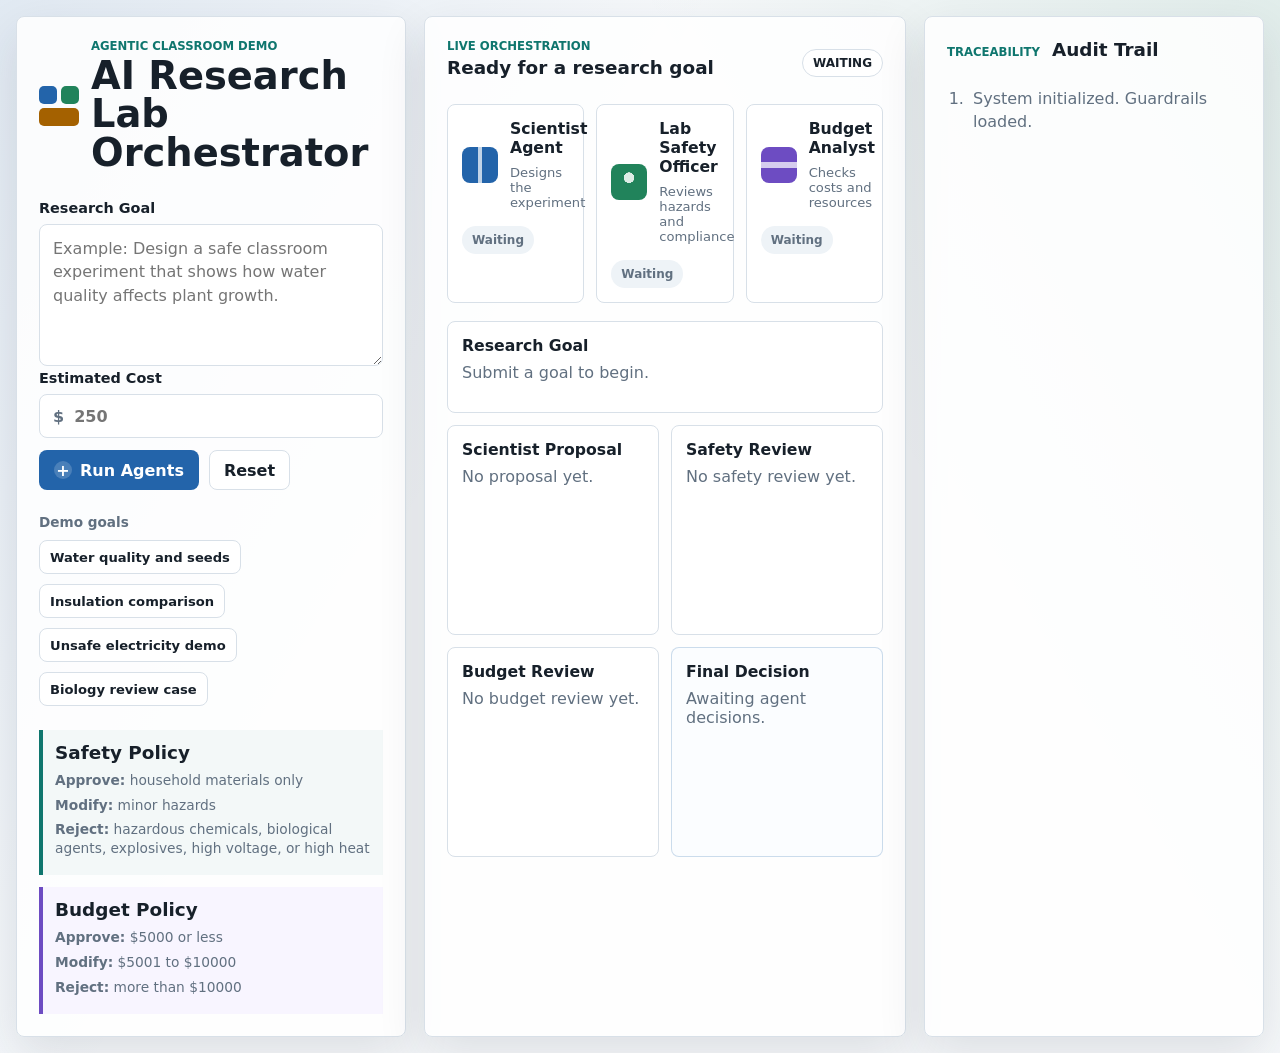
==== index.html @ 769a1669 "Create AI research lab orchestrator demo" ====
<!doctype html>
<html lang="en">
  <head>
    <meta charset="utf-8">
    <meta name="viewport" content="width=device-width, initial-scale=1">
    <title>AI Research Lab Orchestrator</title>
    <link rel="stylesheet" href="styles.css">
  </head>
  <body>
    <main class="app-shell">
      <section class="control-panel" aria-label="Research goal controls">
        <div class="brand-row">
          <div class="brand-mark" aria-hidden="true">
            <span></span>
            <span></span>
            <span></span>
          </div>
          <div>
            <p class="eyebrow">Agentic classroom demo</p>
            <h1>AI Research Lab Orchestrator</h1>
          </div>
        </div>

        <form id="goalForm" class="goal-form">
          <label for="researchGoal">Research Goal</label>
          <textarea id="researchGoal" name="researchGoal" rows="5" placeholder="Example: Design a safe classroom experiment that shows how water quality affects plant growth."></textarea>

          <label for="estimatedCost">Estimated Cost</label>
          <div class="cost-input-row">
            <span aria-hidden="true">$</span>
            <input id="estimatedCost" name="estimatedCost" type="number" min="0" step="1" placeholder="250">
          </div>

          <div class="button-row">
            <button type="submit" class="primary-button">
              <span class="button-icon" aria-hidden="true">+</span>
              Run Agents
            </button>
            <button type="button" id="resetButton" class="ghost-button">
              Reset
            </button>
          </div>
        </form>

        <div class="quick-start" aria-label="Demo examples">
          <p>Demo goals</p>
          <div class="chip-row">
            <button type="button" class="chip" data-cost="42" data-goal="Design a safe classroom experiment that shows how water quality affects radish seed growth.">Water quality and seeds</button>
            <button type="button" class="chip" data-cost="65" data-goal="Explore whether different insulating materials keep a cup of warm water at a stable temperature.">Insulation comparison</button>
            <button type="button" class="chip" data-cost="1200" data-goal="Test whether a high-voltage power supply can create visible arcs for a chemistry demonstration.">Unsafe electricity demo</button>
            <button type="button" class="chip" data-cost="85" data-goal="Compare growth rates of yeast cultures using different sugar sources.">Biology review case</button>
          </div>
        </div>

        <div class="policy-grid">
          <article>
            <h2>Safety Policy</h2>
            <p><strong>Approve:</strong> household materials only</p>
            <p><strong>Modify:</strong> minor hazards</p>
            <p><strong>Reject:</strong> hazardous chemicals, biological agents, explosives, high voltage, or high heat</p>
          </article>
          <article>
            <h2>Budget Policy</h2>
            <p><strong>Approve:</strong> $5000 or less</p>
            <p><strong>Modify:</strong> $5001 to $10000</p>
            <p><strong>Reject:</strong> more than $10000</p>
          </article>
        </div>
      </section>

      <section class="workspace" aria-live="polite">
        <div class="topline">
          <div>
            <p class="eyebrow">Live orchestration</p>
            <h2 id="decisionTitle">Ready for a research goal</h2>
          </div>
          <span id="decisionBadge" class="decision-badge neutral">WAITING</span>
        </div>

        <div class="agent-lane" aria-label="Agent workflow">
          <article class="agent-card idle" id="scientistCard">
            <div class="agent-heading">
              <div class="agent-icon scientist" aria-hidden="true"></div>
              <div>
                <h3>Scientist Agent</h3>
                <p>Designs the experiment</p>
              </div>
            </div>
            <span class="status-pill">Waiting</span>
          </article>

          <article class="agent-card idle" id="safetyCard">
            <div class="agent-heading">
              <div class="agent-icon safety" aria-hidden="true"></div>
              <div>
                <h3>Lab Safety Officer</h3>
                <p>Reviews hazards and compliance</p>
              </div>
            </div>
            <span class="status-pill">Waiting</span>
          </article>

          <article class="agent-card idle" id="budgetCard">
            <div class="agent-heading">
              <div class="agent-icon budget" aria-hidden="true"></div>
              <div>
                <h3>Budget Analyst</h3>
                <p>Checks costs and resources</p>
              </div>
            </div>
            <span class="status-pill">Waiting</span>
          </article>
        </div>

        <div class="output-grid">
          <article class="output-panel wide">
            <h3>Research Goal</h3>
            <p id="goalOutput" class="placeholder">Submit a goal to begin.</p>
          </article>

          <article class="output-panel">
            <h3>Scientist Proposal</h3>
            <div id="proposalOutput" class="placeholder">No proposal yet.</div>
          </article>

          <article class="output-panel">
            <h3>Safety Review</h3>
            <div id="safetyOutput" class="placeholder">No safety review yet.</div>
          </article>

          <article class="output-panel">
            <h3>Budget Review</h3>
            <div id="budgetOutput" class="placeholder">No budget review yet.</div>
          </article>

          <article class="output-panel decision-panel">
            <h3>Final Decision</h3>
            <div id="decisionOutput" class="placeholder">Awaiting agent decisions.</div>
          </article>
        </div>
      </section>

      <aside class="audit-panel" aria-label="Audit trail">
        <div class="audit-heading">
          <p class="eyebrow">Traceability</p>
          <h2>Audit Trail</h2>
        </div>
        <ol id="auditTrail" class="audit-list">
          <li>System initialized. Guardrails loaded.</li>
        </ol>
      </aside>
    </main>

    <script src="app.js"></script>
  </body>
</html>
---- styles.css ----
:root {
  color-scheme: light;
  --ink: #17202a;
  --muted: #617080;
  --line: #d8e0e8;
  --paper: #f7f9fb;
  --panel: #ffffff;
  --blue: #2364aa;
  --green: #21835b;
  --amber: #a46100;
  --red: #ba2d36;
  --teal: #0f766e;
  --violet: #6d4cc2;
  --shadow: 0 18px 48px rgba(31, 44, 59, 0.12);
}

* {
  box-sizing: border-box;
}

body {
  margin: 0;
  min-height: 100vh;
  background:
    linear-gradient(120deg, rgba(35, 100, 170, 0.10), transparent 38%),
    linear-gradient(240deg, rgba(33, 131, 91, 0.10), transparent 34%),
    var(--paper);
  color: var(--ink);
  font-family: Inter, ui-sans-serif, system-ui, -apple-system, BlinkMacSystemFont, "Segoe UI", sans-serif;
}

button,
input,
textarea {
  font: inherit;
}

button {
  cursor: pointer;
}

.app-shell {
  display: grid;
  grid-template-columns: minmax(310px, 390px) minmax(0, 1fr) minmax(280px, 340px);
  gap: 18px;
  width: min(1480px, calc(100vw - 32px));
  min-height: calc(100vh - 32px);
  margin: 16px auto;
}

.control-panel,
.workspace,
.audit-panel {
  border: 1px solid var(--line);
  background: rgba(255, 255, 255, 0.86);
  box-shadow: var(--shadow);
}

.control-panel,
.audit-panel {
  border-radius: 8px;
  padding: 22px;
}

.workspace {
  border-radius: 8px;
  padding: 22px;
  overflow: hidden;
}

.brand-row,
.topline,
.audit-heading,
.agent-heading {
  display: flex;
  align-items: center;
  gap: 12px;
}

.topline {
  justify-content: space-between;
  gap: 16px;
  margin-bottom: 18px;
}

.brand-mark {
  display: grid;
  grid-template-columns: repeat(2, 18px);
  grid-template-rows: repeat(2, 18px);
  gap: 4px;
  flex: 0 0 auto;
}

.brand-mark span {
  border-radius: 5px;
  background: var(--blue);
}

.brand-mark span:nth-child(2) {
  background: var(--green);
}

.brand-mark span:nth-child(3) {
  grid-column: 1 / 3;
  background: var(--amber);
}

.eyebrow {
  margin: 0 0 4px;
  color: var(--teal);
  font-size: 0.73rem;
  font-weight: 800;
  letter-spacing: 0;
  text-transform: uppercase;
}

h1,
h2,
h3,
p {
  margin-top: 0;
}

h1 {
  margin-bottom: 0;
  font-size: clamp(1.75rem, 3vw, 2.45rem);
  line-height: 1;
}

h2 {
  margin-bottom: 8px;
  font-size: 1.15rem;
}

h3 {
  margin-bottom: 8px;
  font-size: 0.98rem;
}

.goal-form {
  margin-top: 28px;
}

label {
  display: block;
  margin-bottom: 8px;
  font-size: 0.9rem;
  font-weight: 800;
}

textarea {
  width: 100%;
  min-height: 132px;
  resize: vertical;
  border: 1px solid var(--line);
  border-radius: 8px;
  padding: 12px 13px;
  color: var(--ink);
  background: #fff;
  line-height: 1.45;
  outline: none;
}

input {
  width: 100%;
  border: 0;
  outline: 0;
  color: var(--ink);
  background: transparent;
}

textarea:focus,
.cost-input-row:focus-within {
  border-color: var(--blue);
  box-shadow: 0 0 0 4px rgba(35, 100, 170, 0.14);
}

.cost-input-row {
  display: flex;
  align-items: center;
  gap: 8px;
  width: 100%;
  min-height: 44px;
  margin-bottom: 12px;
  border: 1px solid var(--line);
  border-radius: 8px;
  padding: 0 13px;
  background: #fff;
  color: var(--muted);
  font-weight: 800;
}

.button-row,
.chip-row {
  display: flex;
  flex-wrap: wrap;
  gap: 10px;
}

.button-row {
  margin-top: 12px;
}

.primary-button,
.ghost-button,
.chip {
  min-height: 40px;
  border-radius: 8px;
  border: 1px solid transparent;
  padding: 0 14px;
  font-weight: 800;
}

.primary-button {
  display: inline-flex;
  align-items: center;
  gap: 8px;
  background: var(--blue);
  color: #fff;
}

.button-icon {
  display: inline-grid;
  place-items: center;
  width: 18px;
  height: 18px;
  border-radius: 50%;
  background: rgba(255, 255, 255, 0.18);
}

.ghost-button,
.chip {
  border-color: var(--line);
  background: #fff;
  color: var(--ink);
}

.quick-start {
  margin-top: 24px;
}

.quick-start > p {
  margin-bottom: 10px;
  color: var(--muted);
  font-size: 0.85rem;
  font-weight: 800;
}

.chip {
  min-height: 34px;
  padding-inline: 10px;
  font-size: 0.82rem;
  text-align: left;
}

.policy-grid {
  display: grid;
  gap: 12px;
  margin-top: 24px;
}

.policy-grid article {
  border-left: 4px solid var(--teal);
  padding: 12px;
  background: #f3f8f8;
}

.policy-grid article:nth-child(2) {
  border-left-color: var(--violet);
  background: #f8f5ff;
}

.policy-grid p {
  margin-bottom: 6px;
  color: var(--muted);
  font-size: 0.86rem;
  line-height: 1.35;
}

.decision-badge,
.status-pill {
  display: inline-flex;
  align-items: center;
  justify-content: center;
  min-height: 28px;
  border-radius: 999px;
  padding: 0 10px;
  font-size: 0.75rem;
  font-weight: 900;
  white-space: nowrap;
}

.decision-badge {
  border: 1px solid var(--line);
  background: #fff;
}

.decision-badge.approved {
  border-color: rgba(33, 131, 91, 0.28);
  background: rgba(33, 131, 91, 0.12);
  color: var(--green);
}

.decision-badge.modify,
.decision-badge.human {
  border-color: rgba(164, 97, 0, 0.28);
  background: rgba(164, 97, 0, 0.13);
  color: var(--amber);
}

.decision-badge.rejected {
  border-color: rgba(186, 45, 54, 0.28);
  background: rgba(186, 45, 54, 0.12);
  color: var(--red);
}

.agent-lane {
  display: grid;
  grid-template-columns: repeat(3, minmax(0, 1fr));
  gap: 12px;
  margin-bottom: 18px;
}

.agent-card {
  min-height: 132px;
  border: 1px solid var(--line);
  border-radius: 8px;
  padding: 14px;
  background: #fff;
  transition: transform 180ms ease, border-color 180ms ease, box-shadow 180ms ease;
}

.agent-card p {
  margin: 0;
  color: var(--muted);
  font-size: 0.82rem;
}

.agent-icon {
  width: 36px;
  height: 36px;
  border-radius: 8px;
  flex: 0 0 auto;
  background:
    linear-gradient(90deg, transparent 45%, rgba(255,255,255,0.72) 45% 55%, transparent 55%),
    var(--blue);
}

.agent-icon.safety {
  background:
    radial-gradient(circle at 50% 38%, rgba(255,255,255,0.85) 0 18%, transparent 19%),
    var(--green);
}

.agent-icon.budget {
  background:
    linear-gradient(0deg, transparent 43%, rgba(255,255,255,0.72) 43% 57%, transparent 57%),
    var(--violet);
}

.agent-card .status-pill {
  margin-top: 16px;
  background: #eef3f7;
  color: var(--muted);
}

.agent-card.active {
  transform: translateY(-2px);
  border-color: rgba(35, 100, 170, 0.42);
  box-shadow: 0 12px 28px rgba(35, 100, 170, 0.13);
}

.agent-card.active .status-pill {
  background: rgba(35, 100, 170, 0.12);
  color: var(--blue);
}

.agent-card.done .status-pill {
  background: rgba(33, 131, 91, 0.12);
  color: var(--green);
}

.agent-card.warning .status-pill {
  background: rgba(164, 97, 0, 0.13);
  color: var(--amber);
}

.agent-card.danger .status-pill {
  background: rgba(186, 45, 54, 0.12);
  color: var(--red);
}

.output-grid {
  display: grid;
  grid-template-columns: repeat(2, minmax(0, 1fr));
  gap: 12px;
}

.output-panel {
  min-height: 210px;
  border: 1px solid var(--line);
  border-radius: 8px;
  padding: 14px;
  background: #fff;
}

.output-panel.wide {
  grid-column: 1 / -1;
  min-height: auto;
}

.decision-panel {
  border-color: rgba(35, 100, 170, 0.22);
  background: #fbfdff;
}

.placeholder {
  color: var(--muted);
}

.detail-list {
  display: grid;
  gap: 10px;
  margin: 0;
}

.detail-list div {
  display: grid;
  gap: 2px;
}

.detail-list dt {
  color: var(--muted);
  font-size: 0.75rem;
  font-weight: 900;
  text-transform: uppercase;
}

.detail-list dd {
  margin: 0;
  line-height: 1.4;
}

.review-box {
  display: grid;
  gap: 12px;
}

.review-decision {
  width: fit-content;
  border-radius: 8px;
  padding: 7px 9px;
  font-size: 0.78rem;
  font-weight: 900;
}

.review-decision.approve {
  background: rgba(33, 131, 91, 0.12);
  color: var(--green);
}

.review-decision.modify {
  background: rgba(164, 97, 0, 0.13);
  color: var(--amber);
}

.review-decision.reject {
  background: rgba(186, 45, 54, 0.12);
  color: var(--red);
}

.audit-panel {
  overflow: auto;
}

.audit-list {
  display: grid;
  gap: 12px;
  margin: 20px 0 0;
  padding-left: 22px;
}

.audit-list li {
  padding-left: 4px;
  color: var(--muted);
  line-height: 1.42;
}

@media (max-width: 1180px) {
  .app-shell {
    grid-template-columns: minmax(300px, 380px) minmax(0, 1fr);
  }

  .audit-panel {
    grid-column: 1 / -1;
  }
}

@media (max-width: 840px) {
  .app-shell,
  .agent-lane,
  .output-grid {
    grid-template-columns: 1fr;
  }

  .app-shell {
    width: min(100vw - 20px, 720px);
    margin-block: 10px;
  }

  .topline {
    align-items: flex-start;
    flex-direction: column;
  }
}
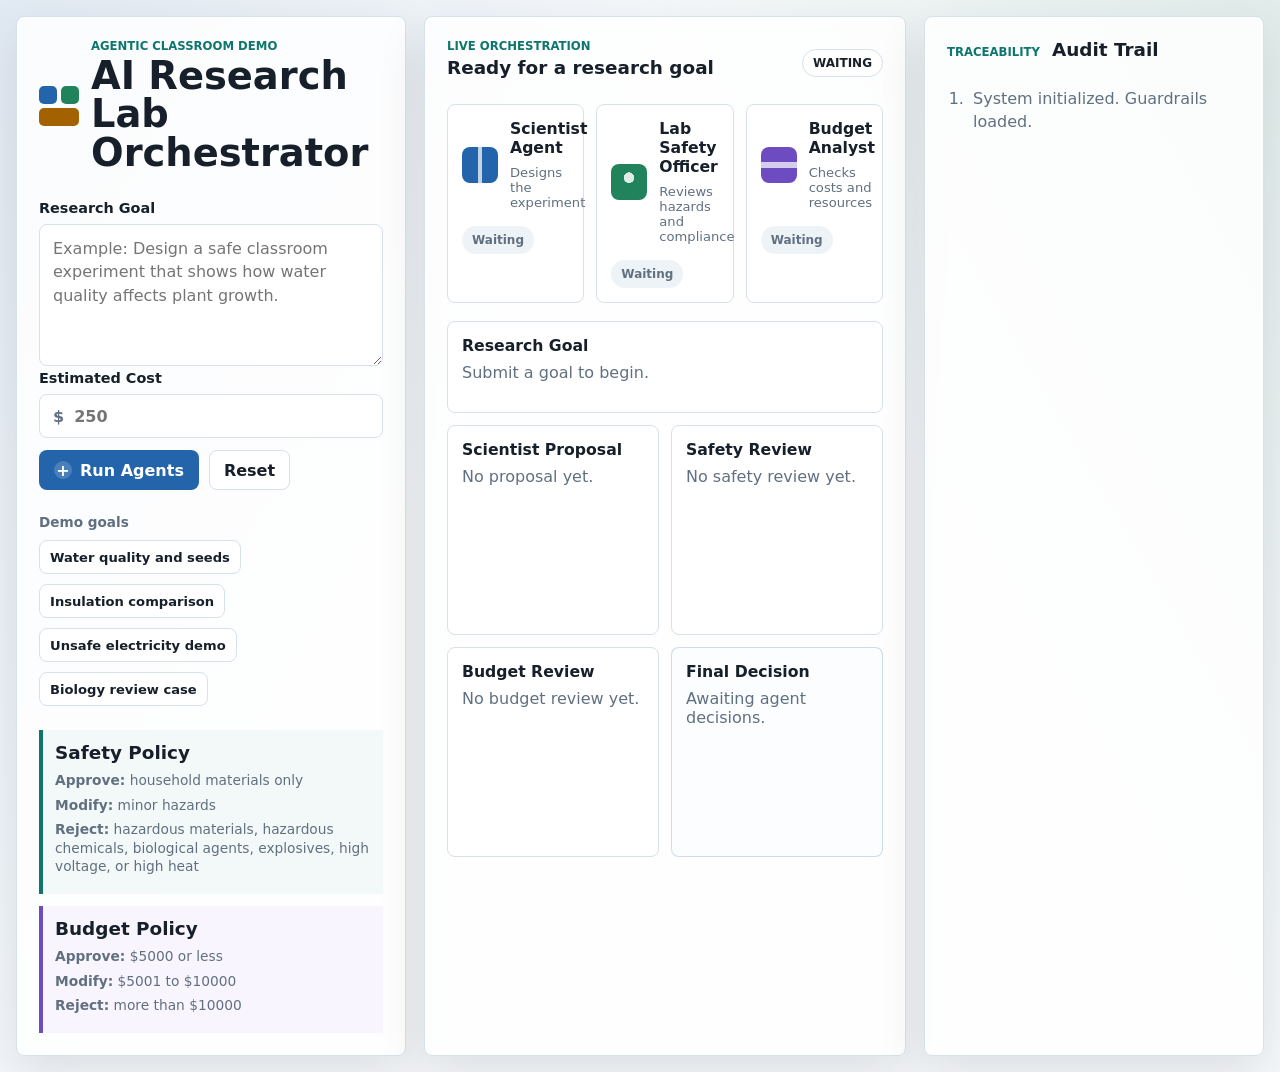
==== commit 6e4c5994: "Reject hazardous material research goals" ====
--- a/index.html
+++ b/index.html
@@ -57,7 +57,7 @@
             <h2>Safety Policy</h2>
             <p><strong>Approve:</strong> household materials only</p>
             <p><strong>Modify:</strong> minor hazards</p>
-            <p><strong>Reject:</strong> hazardous chemicals, biological agents, explosives, high voltage, or high heat</p>
+            <p><strong>Reject:</strong> hazardous materials, hazardous chemicals, biological agents, explosives, high voltage, or high heat</p>
           </article>
           <article>
             <h2>Budget Policy</h2>
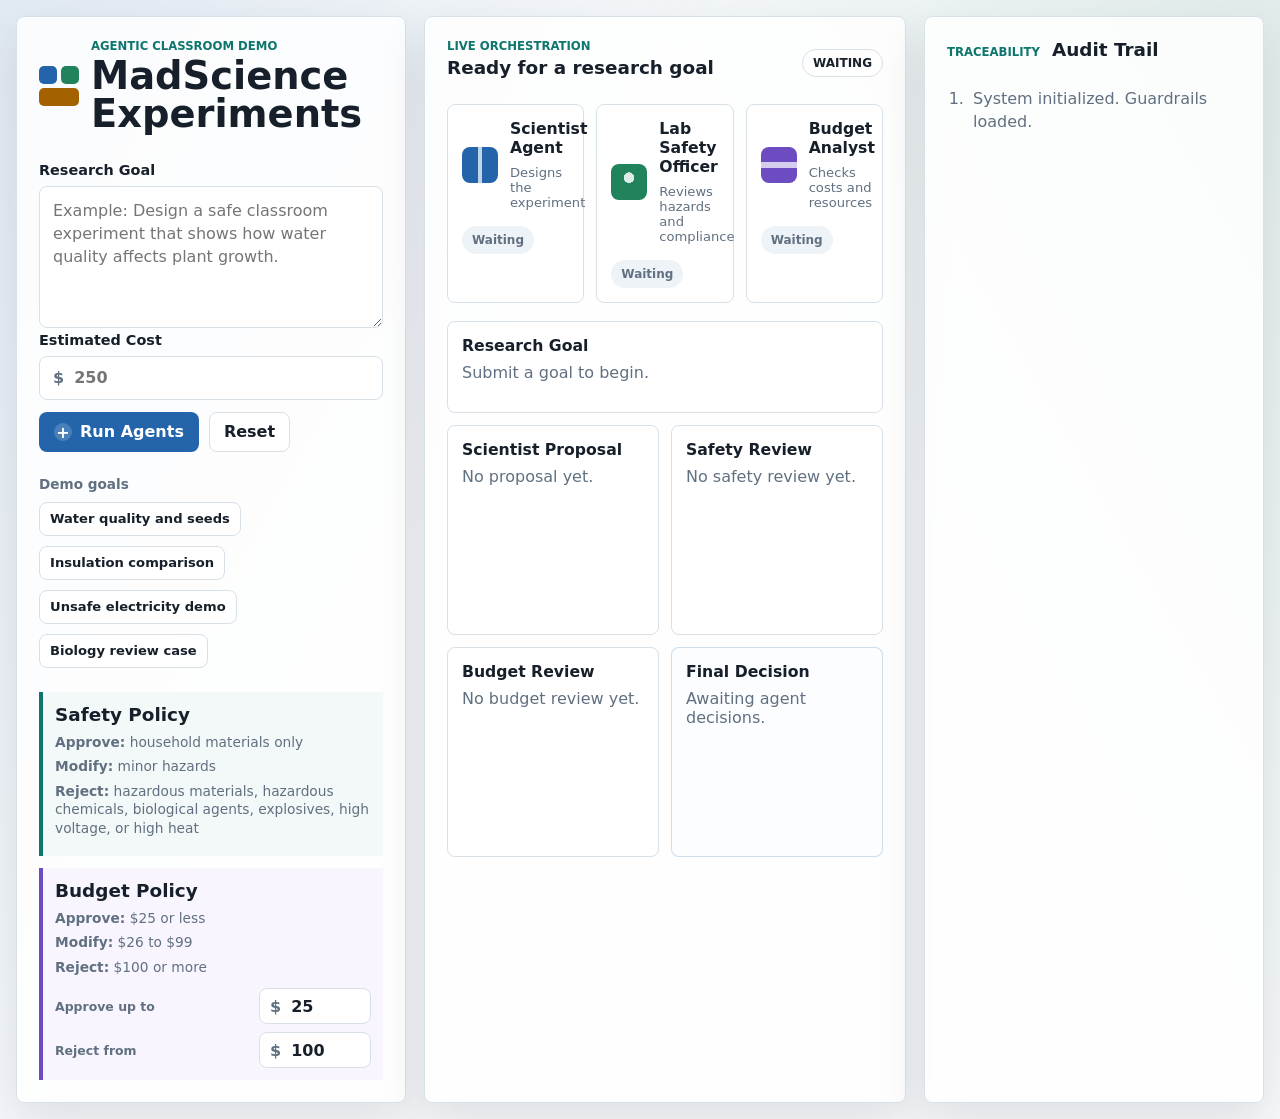
==== commit 2dc73bdc: "Add experiment logic check and configurable budget limits" ====
--- a/index.html
+++ b/index.html
@@ -3,7 +3,7 @@
   <head>
     <meta charset="utf-8">
     <meta name="viewport" content="width=device-width, initial-scale=1">
-    <title>AI Research Lab Orchestrator</title>
+    <title>MadScience Experiments</title>
     <link rel="stylesheet" href="styles.css">
   </head>
   <body>
@@ -17,7 +17,7 @@
           </div>
           <div>
             <p class="eyebrow">Agentic classroom demo</p>
-            <h1>AI Research Lab Orchestrator</h1>
+            <h1>MadScience Experiments</h1>
           </div>
         </div>
 
@@ -61,9 +61,21 @@
           </article>
           <article>
             <h2>Budget Policy</h2>
-            <p><strong>Approve:</strong> $5000 or less</p>
-            <p><strong>Modify:</strong> $5001 to $10000</p>
-            <p><strong>Reject:</strong> more than $10000</p>
+            <p id="budgetApproveText"><strong>Approve:</strong> $25 or less</p>
+            <p id="budgetModifyText"><strong>Modify:</strong> $26 to $99</p>
+            <p id="budgetRejectText"><strong>Reject:</strong> $100 or more</p>
+            <div class="threshold-grid" aria-label="Budget threshold controls">
+              <label for="approveLimit">Approve up to</label>
+              <div class="cost-input-row compact">
+                <span aria-hidden="true">$</span>
+                <input id="approveLimit" type="number" min="0" step="1" value="25">
+              </div>
+              <label for="rejectLimit">Reject from</label>
+              <div class="cost-input-row compact">
+                <span aria-hidden="true">$</span>
+                <input id="rejectLimit" type="number" min="1" step="1" value="100">
+              </div>
+            </div>
           </article>
         </div>
       </section>
--- a/styles.css
+++ b/styles.css
@@ -190,6 +190,26 @@
   font-weight: 800;
 }
 
+.cost-input-row.compact {
+  min-height: 36px;
+  margin-bottom: 0;
+  padding-inline: 10px;
+}
+
+.threshold-grid {
+  display: grid;
+  grid-template-columns: minmax(0, 1fr) minmax(84px, 112px);
+  gap: 8px 10px;
+  align-items: center;
+  margin-top: 12px;
+}
+
+.threshold-grid label {
+  margin: 0;
+  color: var(--muted);
+  font-size: 0.78rem;
+}
+
 .button-row,
 .chip-row {
   display: flex;
@@ -308,7 +328,8 @@
   color: var(--amber);
 }
 
-.decision-badge.rejected {
+.decision-badge.rejected,
+.decision-badge.invalid {
   border-color: rgba(186, 45, 54, 0.28);
   background: rgba(186, 45, 54, 0.12);
   color: var(--red);
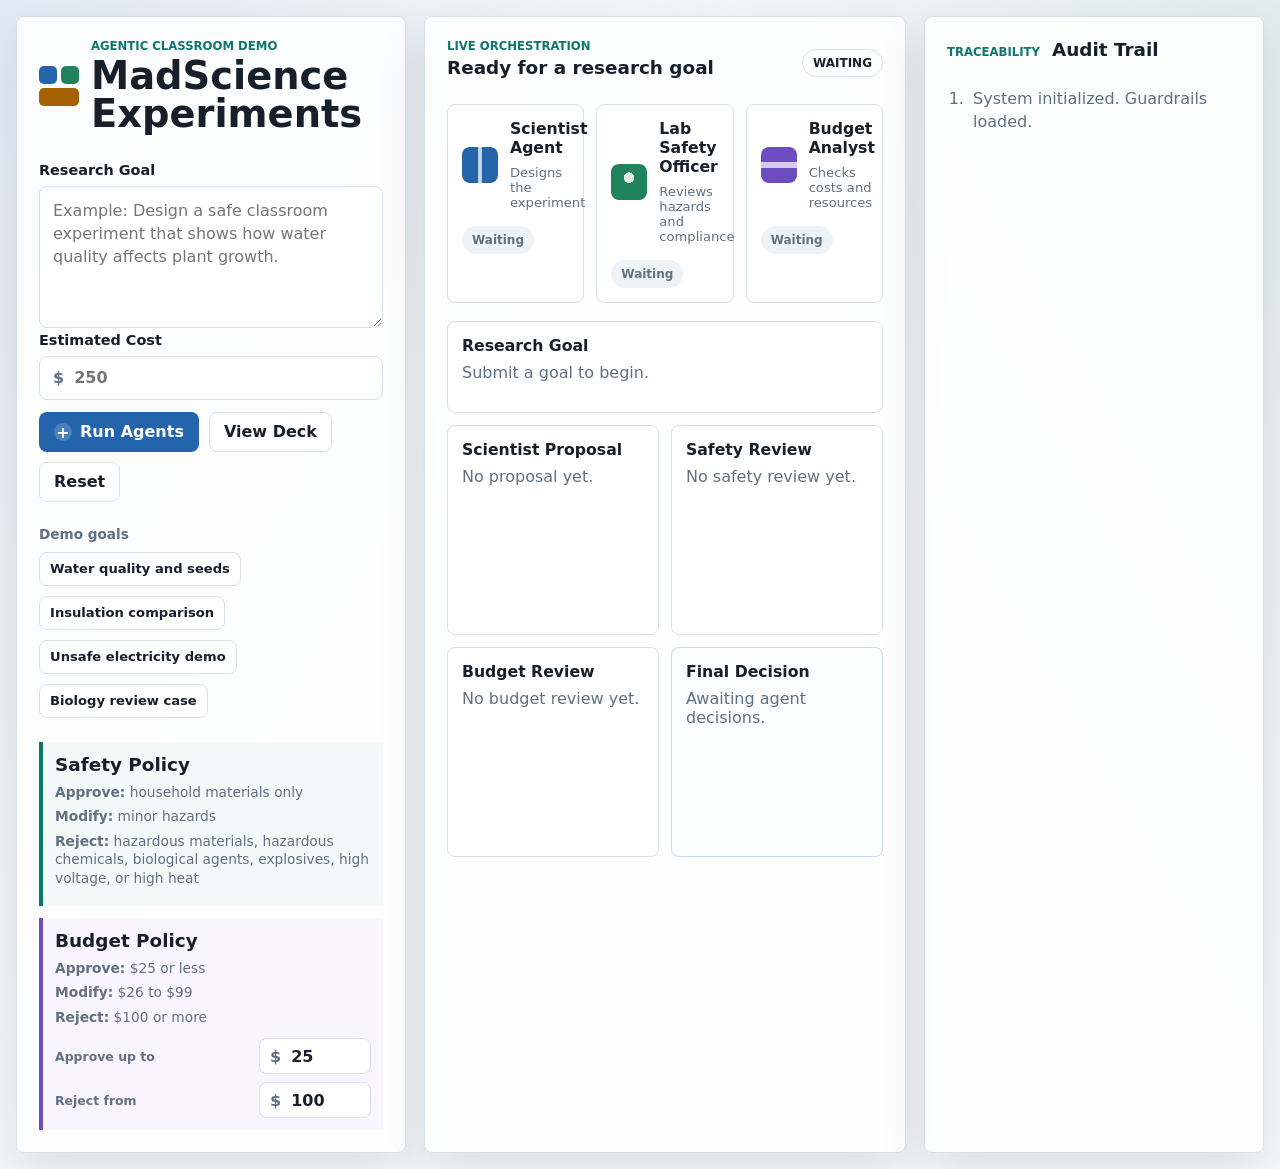
==== commit 512c285e: "Add student demo slide deck" ====
--- a/index.html
+++ b/index.html
@@ -36,6 +36,9 @@
               <span class="button-icon" aria-hidden="true">+</span>
               Run Agents
             </button>
+            <a href="slides.html" class="ghost-button deck-link">
+              View Deck
+            </a>
             <button type="button" id="resetButton" class="ghost-button">
               Reset
             </button>
--- a/styles.css
+++ b/styles.css
@@ -31,6 +31,7 @@
 
 button,
 input,
+a,
 textarea {
   font: inherit;
 }
@@ -253,6 +254,12 @@
   border-color: var(--line);
   background: #fff;
   color: var(--ink);
+}
+
+.deck-link {
+  display: inline-flex;
+  align-items: center;
+  text-decoration: none;
 }
 
 .quick-start {
